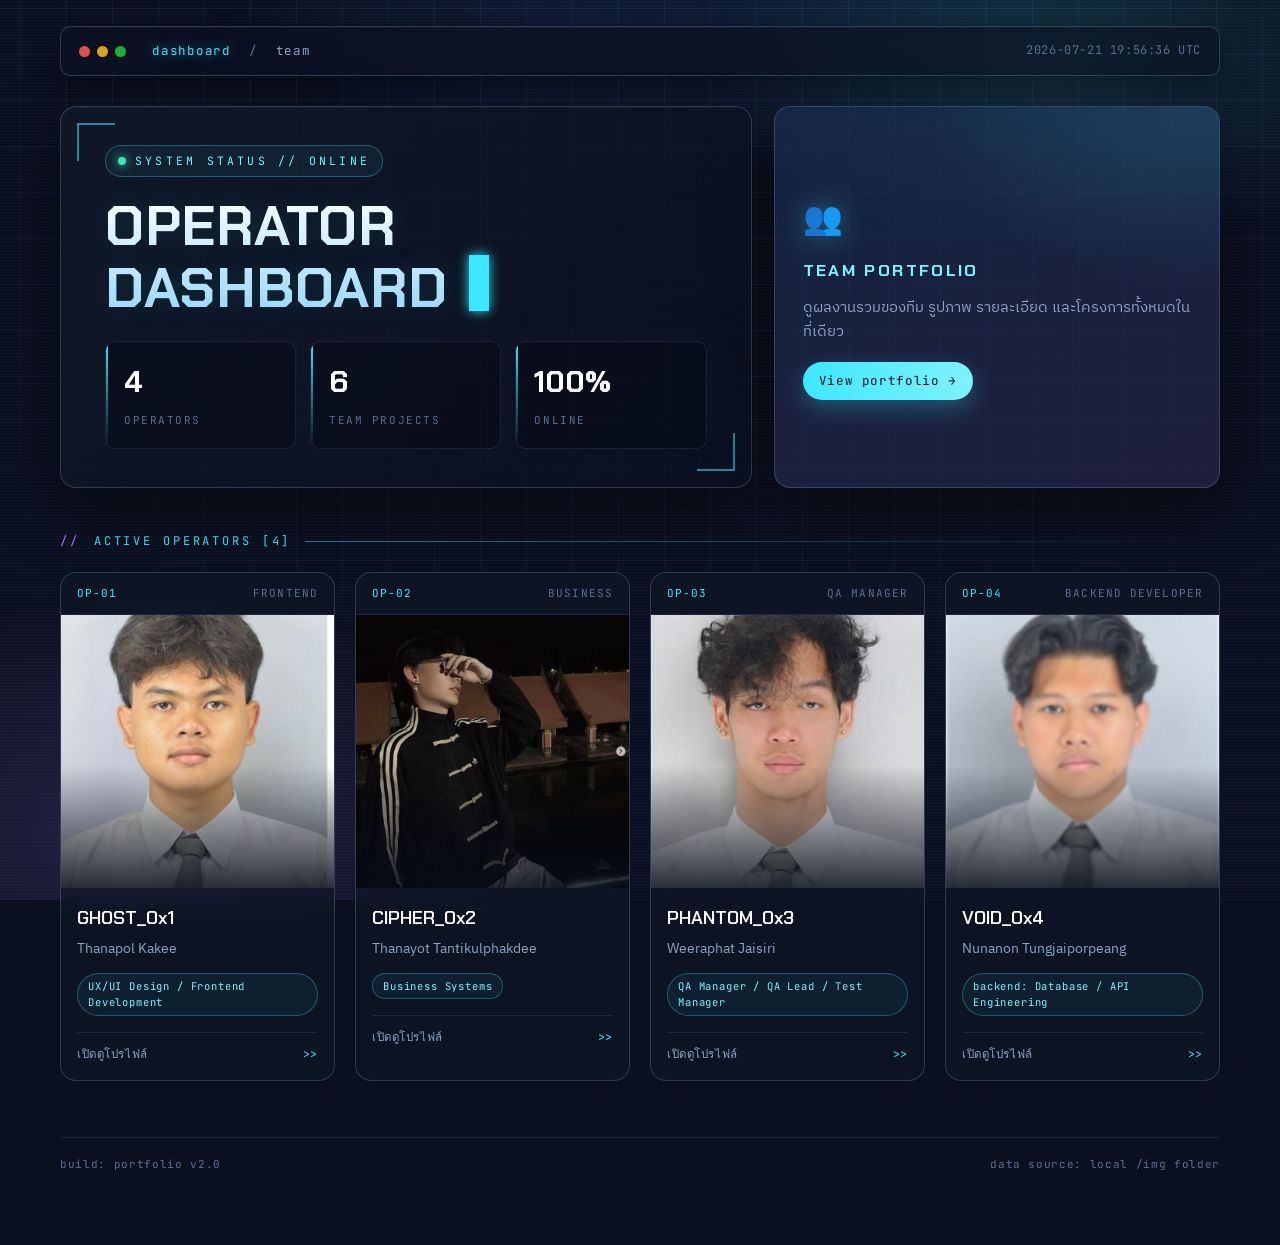
==== docs/index.html @ 01cbeea3 "Initial commit: cyber security team portfolio site PHP source (index/team/profile/project) plus a pr" ====
<!DOCTYPE html>
<html lang="th">
<head>
<meta charset="UTF-8">
<meta name="viewport" content="width=device-width, initial-scale=1.0">
<title>OPERATOR_DASHBOARD // Team Console</title>
<link rel="stylesheet" href="style.css?v=3">
</head>
<body>
<div class="shell">

    <div class="termbar">
        <div class="dots">
            <span class="dot d1"></span>
            <span class="dot d2"></span>
            <span class="dot d3"></span>
        </div>
        <nav class="term-nav" aria-label="Site">
            <a href="index.html" class="is-active">dashboard</a>
            <span class="sep">/</span>
            <a href="team.html">team</a>
        </nav>
        <div class="clock">2026-07-21 19:56:36 UTC</div>
    </div>

    <!-- hero row: dashboard hero (left)  +  team portfolio menu (right) -->
    <div class="hero-wrapper">

        <div class="hero">
            <div class="eyebrow">
                <span class="status-dot"></span>
                SYSTEM STATUS // ONLINE
            </div>

            <h1>
                OPERATOR DASHBOARD
                <span class="cursor"></span>
            </h1>

            <p>
                
            </p>

            <div class="hero-stats">
                <div class="hero-box">
                    <h2>4</h2>
                    <span>Operators</span>
                </div>
                <div class="hero-box">
                    <h2>6</h2>
                    <span>Team Projects</span>
                </div>
                <div class="hero-box">
                    <h2>100%</h2>
                    <span>Online</span>
                </div>
            </div>
        </div>

        <a href="team.html" class="team-dashboard">
            <div class="team-icon">👥</div>
            <div class="team-title">TEAM PORTFOLIO</div>
            <div class="team-desc">
                ดูผลงานรวมของทีม รูปภาพ รายละเอียด
                และโครงการทั้งหมดในที่เดียว
            </div>
            <span class="team-button">View portfolio →</span>
        </a>

    </div>

    <div class="section-label">active operators [4]</div>

    <div class="grid">
                <a class="card" href="profile-1.html">
            <div class="card-top">
                <span class="idx">OP-01</span>
                <span>frontend</span>
            </div>
            <div class="avatar-wrap">
                <img src="img/copter1.jpg"
                     alt="GHOST_0x1"
                     loading="lazy"
                     onerror="this.onerror=null; this.style.display='none'; this.insertAdjacentHTML('afterend','<div class=&quot;avatar-fallback&quot;><svg viewBox=&quot;0 0 24 24&quot; fill=&quot;none&quot; stroke=&quot;currentColor&quot; stroke-width=&quot;1.6&quot; stroke-linecap=&quot;round&quot; stroke-linejoin=&quot;round&quot;><path d=&quot;M3 3l18 18&quot;/><path d=&quot;M10.5 5h3l1 2H19a2 2 0 0 1 2 2v8.5&quot;/><path d=&quot;M5 7a2 2 0 0 0-2 2v8a2 2 0 0 0 2 2h11&quot;/><circle cx=&quot;12&quot; cy=&quot;13&quot; r=&quot;3.2&quot;/></svg><span>NO_IMAGE_DATA</span></div>');">
            </div>
            <div class="card-body">
                <p class="codename">GHOST_0x1</p>
                <p class="role">Thanapol Kakee</p>
                <span class="specialty">UX/UI Design / Frontend Development</span>
                <div class="enter">เปิดดูโปรไฟล์ <span class="arrow">&gt;&gt;</span></div>
            </div>
        </a>
                <a class="card" href="profile-2.html">
            <div class="card-top">
                <span class="idx">OP-02</span>
                <span>business</span>
            </div>
            <div class="avatar-wrap">
                <img src="img/Screenshot 2026-07-22 001010.png"
                     alt="CIPHER_0x2"
                     loading="lazy"
                     onerror="this.onerror=null; this.style.display='none'; this.insertAdjacentHTML('afterend','<div class=&quot;avatar-fallback&quot;><svg viewBox=&quot;0 0 24 24&quot; fill=&quot;none&quot; stroke=&quot;currentColor&quot; stroke-width=&quot;1.6&quot; stroke-linecap=&quot;round&quot; stroke-linejoin=&quot;round&quot;><path d=&quot;M3 3l18 18&quot;/><path d=&quot;M10.5 5h3l1 2H19a2 2 0 0 1 2 2v8.5&quot;/><path d=&quot;M5 7a2 2 0 0 0-2 2v8a2 2 0 0 0 2 2h11&quot;/><circle cx=&quot;12&quot; cy=&quot;13&quot; r=&quot;3.2&quot;/></svg><span>NO_IMAGE_DATA</span></div>');">
            </div>
            <div class="card-body">
                <p class="codename">CIPHER_0x2</p>
                <p class="role">Thanayot Tantikulphakdee</p>
                <span class="specialty"> Business Systems</span>
                <div class="enter">เปิดดูโปรไฟล์ <span class="arrow">&gt;&gt;</span></div>
            </div>
        </a>
                <a class="card" href="profile-3.html">
            <div class="card-top">
                <span class="idx">OP-03</span>
                <span>Qa Manager</span>
            </div>
            <div class="avatar-wrap">
                <img src="img/753983784_1573137734327241_4938924203356621746_n.jpg"
                     alt="PHANTOM_0x3"
                     loading="lazy"
                     onerror="this.onerror=null; this.style.display='none'; this.insertAdjacentHTML('afterend','<div class=&quot;avatar-fallback&quot;><svg viewBox=&quot;0 0 24 24&quot; fill=&quot;none&quot; stroke=&quot;currentColor&quot; stroke-width=&quot;1.6&quot; stroke-linecap=&quot;round&quot; stroke-linejoin=&quot;round&quot;><path d=&quot;M3 3l18 18&quot;/><path d=&quot;M10.5 5h3l1 2H19a2 2 0 0 1 2 2v8.5&quot;/><path d=&quot;M5 7a2 2 0 0 0-2 2v8a2 2 0 0 0 2 2h11&quot;/><circle cx=&quot;12&quot; cy=&quot;13&quot; r=&quot;3.2&quot;/></svg><span>NO_IMAGE_DATA</span></div>');">
            </div>
            <div class="card-body">
                <p class="codename">PHANTOM_0x3</p>
                <p class="role">Weeraphat Jaisiri</p>
                <span class="specialty">QA Manager / QA Lead / Test Manager</span>
                <div class="enter">เปิดดูโปรไฟล์ <span class="arrow">&gt;&gt;</span></div>
            </div>
        </a>
                <a class="card" href="profile-4.html">
            <div class="card-top">
                <span class="idx">OP-04</span>
                <span>Backend Developer </span>
            </div>
            <div class="avatar-wrap">
                <img src="img/Screenshot 2026-07-22 004720.png"
                     alt="VOID_0x4"
                     loading="lazy"
                     onerror="this.onerror=null; this.style.display='none'; this.insertAdjacentHTML('afterend','<div class=&quot;avatar-fallback&quot;><svg viewBox=&quot;0 0 24 24&quot; fill=&quot;none&quot; stroke=&quot;currentColor&quot; stroke-width=&quot;1.6&quot; stroke-linecap=&quot;round&quot; stroke-linejoin=&quot;round&quot;><path d=&quot;M3 3l18 18&quot;/><path d=&quot;M10.5 5h3l1 2H19a2 2 0 0 1 2 2v8.5&quot;/><path d=&quot;M5 7a2 2 0 0 0-2 2v8a2 2 0 0 0 2 2h11&quot;/><circle cx=&quot;12&quot; cy=&quot;13&quot; r=&quot;3.2&quot;/></svg><span>NO_IMAGE_DATA</span></div>');">
            </div>
            <div class="card-body">
                <p class="codename">VOID_0x4</p>
                <p class="role">Nunanon Tungjaiporpeang</p>
                <span class="specialty">backend: Database / API Engineering</span>
                <div class="enter">เปิดดูโปรไฟล์ <span class="arrow">&gt;&gt;</span></div>
            </div>
        </a>
            </div>

    <div class="footnote">
        <span>build: portfolio v2.0</span>
        <span>data source: local /img folder</span>
    </div>

</div>
</body>
</html>
---- docs/style.css ----
@import url('https://fonts.googleapis.com/css2?family=Chakra+Petch:wght@400;500;600;700&family=IBM+Plex+Sans+Thai:wght@400;500;600&family=JetBrains+Mono:wght@400;500;700&display=swap');

/* =====================================================================
   OPERATOR CONSOLE // cyberpunk redesign
   Base #0B1020 · Panel #101827 · Cyan #3DE7FF · Blue #3B82F6 · Purple #B57BFF
   ===================================================================== */

:root{
  --bg:#0B1020;
  --bg-2:#101827;
  --ink:#070B16;

  --cyan:#3DE7FF;
  --cyan-2:#7FF2FF;
  --blue:#3B82F6;
  --purple:#B57BFF;
  --magenta:#F45BD6;

  --text:#E5EEFF;
  --muted:#8EA2C4;
  --faint:#5C6E90;

  --line:rgba(125,160,220,.14);
  --line-2:rgba(125,160,220,.28);
  --glass:rgba(16,24,39,.55);
  --glass-2:rgba(12,18,32,.66);

  --ok:#3BE8B0;
  --warn:#F5C34B;
  --proto:#B57BFF;

  --neon-cyan:0 0 0 1px rgba(61,231,255,.35), 0 0 18px rgba(61,231,255,.22);
  --neon-cyan-strong:0 0 0 1px rgba(61,231,255,.7), 0 0 26px rgba(61,231,255,.4);

  --radius:16px;
  --radius-sm:10px;
  --shell-w:1240px;
  --font-display:'Chakra Petch',sans-serif;
  --font-body:'IBM Plex Sans Thai','Chakra Petch',sans-serif;
  --font-mono:'JetBrains Mono',monospace;
}

*{box-sizing:border-box}
html{scroll-behavior:smooth}

body{
  margin:0;
  min-height:100vh;
  font-family:var(--font-body);
  color:var(--text);
  background:var(--bg);
  line-height:1.6;
  overflow-x:hidden;
  -webkit-font-smoothing:antialiased;
}

/* ---- ambient background: grid + drifting glow + scanlines ---- */
body::before{               /* moving grid */
  content:"";
  position:fixed; inset:-40% -20% -20% -20%;
  z-index:-3;
  background-image:
    linear-gradient(rgba(90,140,220,.10) 1px,transparent 1px),
    linear-gradient(90deg,rgba(90,140,220,.10) 1px,transparent 1px);
  background-size:46px 46px;
  -webkit-mask-image:radial-gradient(ellipse 70% 60% at 50% 30%,#000 40%,transparent 85%);
          mask-image:radial-gradient(ellipse 70% 60% at 50% 30%,#000 40%,transparent 85%);
  transform:translateZ(0);
  animation:gridDrift 26s linear infinite;
}
body::after{                /* radial neon glows */
  content:"";
  position:fixed; inset:0;
  z-index:-2;
  background:
    radial-gradient(45% 40% at 82% 6%,rgba(61,231,255,.16),transparent 60%),
    radial-gradient(50% 45% at 12% 92%,rgba(181,123,255,.16),transparent 60%),
    radial-gradient(60% 55% at 50% -10%,rgba(59,130,246,.14),transparent 60%);
  animation:glowDrift 18s ease-in-out infinite alternate;
  pointer-events:none;
}
/* faint scanline sheet + moving cursor spotlight */
.shell::before{
  content:"";
  position:fixed; inset:0;
  z-index:-1;
  pointer-events:none;
  background:
    radial-gradient(600px 600px at var(--px,-50%) var(--py,-50%),rgba(61,231,255,.06),transparent 70%),
    repeating-linear-gradient(0deg,rgba(120,160,220,.04) 0 1px,transparent 1px 3px);
}

@keyframes gridDrift{to{background-position:0 46px,46px 0}}
@keyframes glowDrift{
  0%{transform:translate3d(0,0,0)}
  100%{transform:translate3d(-24px,20px,0)}
}

/* =====================  SHELL  ===================== */
.shell{
  position:relative;
  max-width:var(--shell-w);
  margin:0 auto;
  padding:26px clamp(16px,4vw,40px) 72px;
}

/* =====================  TERMINAL BAR  ===================== */
.termbar{
  position:sticky; top:14px; z-index:40;
  display:flex; align-items:center; gap:18px;
  padding:11px 18px;
  margin-bottom:30px;
  background:var(--glass-2);
  border:1px solid var(--line-2);
  border-radius:var(--radius-sm);
  backdrop-filter:blur(16px);
  -webkit-backdrop-filter:blur(16px);
  box-shadow:0 8px 30px rgba(0,0,0,.45), inset 0 1px 0 rgba(255,255,255,.04);
}
.termbar .dots{display:flex; gap:7px}
.termbar .dot{width:11px; height:11px; border-radius:50%; opacity:.85}
.dot.d1{background:#ff5f57} .dot.d2{background:#febc2e} .dot.d3{background:#28c840}

.term-nav{display:flex; align-items:center; gap:10px; font-family:var(--font-mono); font-size:12.5px; letter-spacing:.06em}
.term-nav a{color:var(--muted); text-decoration:none; padding:3px 8px; border-radius:6px; transition:color .2s, background .2s, box-shadow .2s}
.term-nav a:hover{color:var(--cyan-2); background:rgba(61,231,255,.08)}
.term-nav a.is-active{color:var(--cyan); text-shadow:0 0 12px rgba(61,231,255,.5)}
.term-nav .sep{color:var(--faint)}
.term-nav .current{color:var(--cyan-2); font-weight:600}
.clock{margin-left:auto; font-family:var(--font-mono); font-size:12px; color:var(--faint); letter-spacing:.05em; white-space:nowrap}

/* =====================  BACK LINK  ===================== */
.back-link{
  display:inline-flex; align-items:center; gap:8px;
  font-family:var(--font-mono); font-size:12.5px; letter-spacing:.06em;
  color:var(--muted); text-decoration:none;
  padding:8px 14px; margin-bottom:26px;
  border:1px solid var(--line-2); border-radius:999px;
  background:rgba(61,231,255,.05);
  transition:.22s;
}
.back-link:hover{color:var(--cyan-2); border-color:rgba(61,231,255,.5); box-shadow:var(--neon-cyan); transform:translateX(-2px)}

/* =====================  HERO  ===================== */
.hero-wrapper{display:grid; grid-template-columns:1.55fr 1fr; gap:22px; margin-bottom:14px}

.hero{
  position:relative; overflow:hidden;
  padding:38px clamp(22px,4vw,44px);
  border:1px solid var(--line-2);
  border-radius:var(--radius);
  background:
    linear-gradient(135deg,rgba(16,24,39,.9),rgba(11,16,32,.72));
  box-shadow:0 22px 60px rgba(0,0,0,.5), inset 0 1px 0 rgba(255,255,255,.05);
}
/* corner brackets */
.hero::before,.hero::after{
  content:""; position:absolute; width:36px; height:36px; pointer-events:none;
  border:2px solid rgba(61,231,255,.55);
}
.hero::before{top:16px; left:16px; border-right:0; border-bottom:0}
.hero::after{bottom:16px; right:16px; border-left:0; border-top:0}
/* scan sweep */
.hero > *{position:relative; z-index:1}
.hero{--scanpos:-30%}

.eyebrow{
  display:inline-flex; align-items:center; gap:9px;
  font-family:var(--font-mono); font-size:11.5px; letter-spacing:.28em; text-transform:uppercase;
  color:var(--cyan-2);
  padding:6px 12px; border:1px solid rgba(61,231,255,.3); border-radius:999px;
  background:rgba(61,231,255,.06);
}
.status-dot{width:8px; height:8px; border-radius:50%; background:var(--ok); box-shadow:0 0 10px var(--ok); animation:pulse 1.8s ease-in-out infinite}
@keyframes pulse{0%,100%{opacity:1; transform:scale(1)}50%{opacity:.35; transform:scale(.7)}}

.hero h1{
  font-family:var(--font-display); font-weight:700;
  font-size:clamp(2.1rem,4.6vw,3.5rem); line-height:1.02; letter-spacing:.01em;
  margin:20px 0 14px;
  background:linear-gradient(180deg,#fff,#9fd8ff);
  -webkit-background-clip:text; background-clip:text; color:transparent;
  text-shadow:0 0 30px rgba(61,231,255,.15);
}
.cursor{display:inline-block; width:.55ch; height:1em; margin-left:.15ch; vertical-align:-.08em; background:var(--cyan); box-shadow:0 0 12px var(--cyan); animation:blink 1.05s steps(1) infinite}
@keyframes blink{50%{opacity:0}}

.hero p{max-width:60ch; color:var(--muted); font-size:1.02rem; margin:0}

.hero-stats{display:flex; flex-wrap:wrap; gap:14px; margin-top:26px}
.hero-box{
  flex:1 1 120px; min-width:110px;
  padding:16px 18px; border:1px solid var(--line); border-radius:var(--radius-sm);
  background:rgba(7,11,22,.5); position:relative; overflow:hidden;
}
.hero-box::after{content:""; position:absolute; left:0; top:0; bottom:0; width:2px; background:linear-gradient(180deg,var(--cyan),transparent)}
.hero-box h2{font-family:var(--font-display); font-weight:700; font-size:1.9rem; margin:0; color:#fff}
.hero-box span{font-family:var(--font-mono); font-size:11px; letter-spacing:.14em; text-transform:uppercase; color:var(--faint)}

/* team-portfolio menu card (index right column) */
.team-dashboard{
  position:relative; overflow:hidden;
  display:flex; flex-direction:column; justify-content:center; gap:12px;
  padding:30px 28px; text-decoration:none; color:var(--text);
  border:1px solid var(--line-2); border-radius:var(--radius);
  background:linear-gradient(160deg,rgba(59,130,246,.14),rgba(181,123,255,.1)),var(--glass);
  box-shadow:0 22px 60px rgba(0,0,0,.5);
  transition:transform .3s, border-color .3s, box-shadow .3s;
}
.team-dashboard::before{content:""; position:absolute; inset:0; background:radial-gradient(120% 90% at 100% 0,rgba(61,231,255,.18),transparent 55%); opacity:.7}
.team-dashboard:hover{transform:translateY(-4px); border-color:rgba(61,231,255,.5); box-shadow:0 26px 70px rgba(0,60,120,.4),var(--neon-cyan)}
.team-icon{font-size:2rem; filter:drop-shadow(0 0 14px rgba(61,231,255,.4)); position:relative}
.team-title{font-family:var(--font-display); font-weight:700; letter-spacing:.14em; font-size:1.05rem; color:var(--cyan-2); position:relative}
.team-desc{color:var(--muted); font-size:.94rem; position:relative}
.team-button{
  align-self:flex-start; margin-top:6px; position:relative;
  font-family:var(--font-mono); font-size:12.5px; letter-spacing:.05em;
  padding:9px 16px; border-radius:999px;
  color:#04121f; background:linear-gradient(90deg,var(--cyan),var(--cyan-2));
  box-shadow:0 8px 22px rgba(61,231,255,.28);
}

/* =====================  SECTION LABEL  ===================== */
.section-label{
  display:flex; align-items:center; gap:14px;
  font-family:var(--font-mono); font-size:12px; letter-spacing:.24em; text-transform:uppercase;
  color:var(--cyan); margin:44px 0 20px;
}
.section-label::before{content:"//"; color:var(--purple)}
.section-label::after{content:""; flex:1; height:1px; background:linear-gradient(90deg,rgba(61,231,255,.5),transparent)}

/* =====================  OPERATOR GRID (index)  ===================== */
.grid{display:grid; grid-template-columns:repeat(auto-fill,minmax(230px,1fr)); gap:20px}

.card{
  position:relative; overflow:hidden; text-decoration:none; color:var(--text);
  display:flex; flex-direction:column;
  border:1px solid var(--line-2); border-radius:var(--radius);
  background:var(--glass); backdrop-filter:blur(10px); -webkit-backdrop-filter:blur(10px);
  transition:transform .32s cubic-bezier(.2,.7,.3,1), border-color .32s, box-shadow .32s;
}
.card::after{content:""; position:absolute; inset:0; border-radius:inherit; box-shadow:inset 0 0 0 1px transparent; transition:box-shadow .32s; pointer-events:none}
.card:hover{transform:translateY(-8px); border-color:rgba(61,231,255,.5); box-shadow:0 24px 60px rgba(0,60,120,.35)}
.card:hover::after{box-shadow:inset 0 0 22px rgba(61,231,255,.18)}

.card-top{
  display:flex; justify-content:space-between; align-items:center;
  padding:12px 16px; font-family:var(--font-mono); font-size:11px; letter-spacing:.1em;
  color:var(--faint); text-transform:uppercase; border-bottom:1px solid var(--line);
}
.card-top .idx{color:var(--cyan)}

.avatar-wrap{position:relative; aspect-ratio:1/1; overflow:hidden; background:var(--ink)}
.avatar-wrap img{width:100%; height:100%; object-fit:cover; display:block; transition:transform .5s ease}
.card:hover .avatar-wrap img{transform:scale(1.07)}
.avatar-wrap::after{content:""; position:absolute; inset:0; background:linear-gradient(180deg,transparent 55%,rgba(7,11,22,.85)); pointer-events:none}

.card-body{padding:16px; display:flex; flex-direction:column; gap:4px}
.codename{font-family:var(--font-display); font-weight:600; font-size:1.15rem; margin:0; color:#fff}
.role{margin:0; font-size:.9rem; color:var(--muted)}
.specialty{
  align-self:flex-start; margin-top:8px;
  font-family:var(--font-mono); font-size:10.5px; letter-spacing:.08em;
  padding:4px 10px; border-radius:999px; color:var(--cyan-2);
  border:1px solid rgba(61,231,255,.3); background:rgba(61,231,255,.06);
}
.enter{
  margin-top:12px; display:flex; align-items:center; justify-content:space-between;
  font-family:var(--font-mono); font-size:11.5px; letter-spacing:.05em; color:var(--muted);
  padding-top:12px; border-top:1px solid var(--line);
}
.enter .arrow{color:var(--cyan); transition:transform .25s}
.card:hover .enter .arrow{transform:translateX(4px)}

/* image fallback (shared) */
.img-bg{display:none}
.avatar-fallback{
  position:absolute; inset:0; display:flex; flex-direction:column; align-items:center; justify-content:center; gap:8px;
  color:var(--faint); background:repeating-linear-gradient(45deg,rgba(90,120,180,.05) 0 8px,transparent 8px 16px),var(--ink);
}
.avatar-fallback svg{width:34px; height:34px; opacity:.6}
.avatar-fallback span{font-family:var(--font-mono); font-size:10px; letter-spacing:.14em}

/* =====================  PROFILE HEADER  ===================== */
.profile-header{
  position:relative; overflow:hidden;
  display:grid; grid-template-columns:auto 1fr; gap:28px; align-items:center;
  padding:30px clamp(20px,3vw,36px);
  border:1px solid var(--line-2); border-radius:var(--radius);
  background:linear-gradient(135deg,rgba(16,24,39,.92),rgba(11,16,32,.7));
  box-shadow:0 22px 60px rgba(0,0,0,.5);
}
.profile-header::before{content:""; position:absolute; inset:0; background:radial-gradient(50% 90% at 100% 0,rgba(181,123,255,.16),transparent 55%); pointer-events:none}
.profile-avatar{position:relative; width:150px; height:150px; border-radius:14px; overflow:hidden; border:1px solid rgba(61,231,255,.4); box-shadow:var(--neon-cyan); flex-shrink:0}
.profile-avatar img{width:100%; height:100%; object-fit:cover; display:block}
.profile-meta{position:relative; z-index:1; min-width:0}
.profile-meta .tag{font-family:var(--font-mono); font-size:11px; letter-spacing:.18em; color:var(--cyan); text-transform:uppercase}
.profile-meta h1{font-family:var(--font-display); font-weight:700; font-size:clamp(1.8rem,4vw,2.7rem); margin:8px 0 4px; color:#fff}
.role-line{color:var(--cyan-2); font-family:var(--font-mono); font-size:.9rem; letter-spacing:.04em}
.bio{color:var(--muted); margin:14px 0 16px; max-width:62ch}
.stat-row{display:flex; flex-wrap:wrap; gap:10px}
.stat-chip{
  font-family:var(--font-mono); font-size:11px; letter-spacing:.05em; color:var(--muted);
  padding:6px 12px; border-radius:999px; border:1px solid var(--line-2); background:rgba(61,231,255,.05);
}

/* =====================  CASE-FILE GALLERY  ===================== */
.gallery{display:grid; grid-template-columns:repeat(auto-fill,minmax(250px,1fr)); gap:20px}
.case-card{
  position:relative; overflow:hidden; display:flex; flex-direction:column;
  border:1px solid var(--line-2); border-radius:var(--radius); background:var(--glass);
  transition:transform .3s, border-color .3s, box-shadow .3s;
}
.case-card:hover{transform:translateY(-6px); border-color:rgba(61,231,255,.45); box-shadow:0 22px 55px rgba(0,60,120,.32)}
.case-img{position:relative; aspect-ratio:16/10; overflow:hidden; background:var(--ink)}
.case-img img{width:100%; height:100%; object-fit:cover; display:block; transition:transform .5s}
.case-card:hover .case-img img{transform:scale(1.06)}
.case-body{padding:16px; display:flex; flex-direction:column; gap:6px}
.case-num{font-family:var(--font-mono); font-size:10.5px; letter-spacing:.12em; color:var(--cyan)}
.case-body h3{font-family:var(--font-display); font-weight:600; font-size:1.08rem; margin:0; color:#fff}
.case-body p{margin:0; color:var(--muted); font-size:.92rem}

/* =====================  PROJECTS GRID (team)  ===================== */
.projects-grid{display:grid; grid-template-columns:repeat(auto-fill,minmax(300px,1fr)); gap:22px}

.tcard{
  position:relative; overflow:hidden; text-decoration:none; color:var(--text);
  display:flex; flex-direction:column;
  border:1px solid var(--line-2); border-radius:var(--radius);
  background:var(--glass); backdrop-filter:blur(10px); -webkit-backdrop-filter:blur(10px);
  transition:transform .32s cubic-bezier(.2,.7,.3,1), border-color .32s, box-shadow .32s;
}
/* cursor-following spotlight (uses --mx/--my set by JS) */
.tcard-spot{position:absolute; inset:0; border-radius:inherit; opacity:0; transition:opacity .3s; pointer-events:none;
  background:radial-gradient(240px 240px at var(--mx,50%) var(--my,50%),rgba(61,231,255,.16),transparent 60%)}
.tcard:hover .tcard-spot{opacity:1}
.tcard:hover,.tcard:focus-visible{transform:translateY(-8px); border-color:rgba(61,231,255,.55); box-shadow:0 26px 66px rgba(0,60,120,.4),var(--neon-cyan); outline:none}

.tcard-media{position:relative; aspect-ratio:16/9; overflow:hidden; background:var(--ink)}
.tcard-media img{width:100%; height:100%; object-fit:cover; display:block; transition:transform .5s}
.tcard:hover .tcard-media img{transform:scale(1.06)}
.tcard-media::after{content:""; position:absolute; inset:0; background:linear-gradient(180deg,transparent 50%,rgba(7,11,22,.8)); pointer-events:none}

/* status badge (shared shape) */
.tcard-status,.pd-status{
  display:inline-flex; align-items:center; gap:7px;
  font-family:var(--font-mono); font-size:10.5px; letter-spacing:.08em; text-transform:uppercase;
  padding:5px 11px; border-radius:999px; border:1px solid var(--line-2);
  background:rgba(7,11,22,.75); color:var(--muted); backdrop-filter:blur(6px);
}
.tcard-status{position:absolute; top:12px; left:12px; z-index:2}
.tcard-dot{width:7px; height:7px; border-radius:50%; background:currentColor; box-shadow:0 0 8px currentColor}
.tcard-status--done,.pd-status--done{color:var(--ok); border-color:rgba(59,232,176,.4)}
.tcard-status--prog,.pd-status--prog{color:var(--warn); border-color:rgba(245,195,75,.4)}
.tcard-status--proto,.pd-status--proto{color:var(--proto); border-color:rgba(181,123,255,.4)}

.tcard-body{padding:18px; display:flex; flex-direction:column; gap:8px; flex:1}
.tcard-kicker{font-family:var(--font-mono); font-size:10.5px; letter-spacing:.12em; color:var(--cyan); text-transform:uppercase}
.tcard-title{font-family:var(--font-display); font-weight:600; font-size:1.2rem; margin:0; color:#fff}
.tcard-desc{margin:0; color:var(--muted); font-size:.94rem; flex:1}
.tcard-tags{display:flex; flex-wrap:wrap; gap:7px; margin-top:4px}
.tcard-tag{font-family:var(--font-mono); font-size:10px; letter-spacing:.05em; color:var(--cyan-2); padding:4px 9px; border-radius:6px; border:1px solid rgba(61,231,255,.25); background:rgba(61,231,255,.06)}
.tcard-cta{
  margin-top:8px; padding-top:12px; border-top:1px solid var(--line);
  display:flex; align-items:center; justify-content:space-between;
  font-family:var(--font-mono); font-size:12px; letter-spacing:.04em; color:var(--cyan-2);
}
.tcard-cta .arrow{display:inline-flex; color:var(--cyan); transition:transform .25s}
.tcard-cta .arrow svg{width:18px; height:18px}
.tcard:hover .tcard-cta .arrow{transform:translateX(5px)}

/* =====================  PROJECT DETAIL  ===================== */
.pd-hero{display:grid; grid-template-columns:1.1fr 1fr; gap:24px; margin-bottom:8px}
.pd-banner{position:relative; aspect-ratio:16/10; overflow:hidden; border-radius:var(--radius); border:1px solid var(--line-2); background:var(--ink); box-shadow:0 20px 55px rgba(0,0,0,.5)}
.pd-banner img{width:100%; height:100%; object-fit:cover; display:block}
.pd-head{display:flex; flex-direction:column; justify-content:center}
.pd-kicker{display:flex; flex-wrap:wrap; align-items:center; gap:12px; font-family:var(--font-mono); font-size:11.5px; letter-spacing:.14em; color:var(--cyan); text-transform:uppercase}
.pd-status{position:static}
.pd-title{font-family:var(--font-display); font-weight:700; font-size:clamp(1.8rem,4vw,2.8rem); margin:16px 0 12px; color:#fff}
.pd-summary{color:var(--muted); font-size:1.02rem; margin:0; max-width:60ch}

.pd-grid{display:grid; grid-template-columns:repeat(auto-fit,minmax(280px,1fr)); gap:20px; margin-top:6px}
.pd-block{
  padding:22px; border:1px solid var(--line-2); border-radius:var(--radius);
  background:var(--glass); backdrop-filter:blur(10px); -webkit-backdrop-filter:blur(10px);
}
.pd-block-head{display:flex; align-items:center; gap:11px; font-family:var(--font-display); font-weight:600; font-size:1.05rem; color:#fff; margin-bottom:14px}
.pd-block-head .ic{display:inline-flex; width:34px; height:34px; align-items:center; justify-content:center; border-radius:9px; color:var(--cyan); border:1px solid rgba(61,231,255,.3); background:rgba(61,231,255,.08)}
.pd-block-head .ic svg{width:18px; height:18px}
.pd-block ul{margin:0; padding-left:0; list-style:none; display:flex; flex-direction:column; gap:9px}
.pd-block li{position:relative; padding-left:20px; color:var(--muted); font-size:.95rem}
.pd-block li::before{content:"▸"; position:absolute; left:0; color:var(--cyan)}
.pd-chips{display:flex; flex-wrap:wrap; gap:8px}
.pd-chips span{font-family:var(--font-mono); font-size:11px; color:var(--cyan-2); padding:6px 12px; border-radius:8px; border:1px solid rgba(61,231,255,.25); background:rgba(61,231,255,.06)}

/* =====================  FOOTNOTE  ===================== */
.footnote{
  display:flex; flex-wrap:wrap; justify-content:space-between; gap:10px;
  margin-top:56px; padding-top:18px; border-top:1px solid var(--line);
  font-family:var(--font-mono); font-size:11px; letter-spacing:.06em; color:var(--faint);
}

/* =====================  FLOATING DOSSIER PANEL (signature)  ===================== */
.hud-panel{
  position:fixed; z-index:60; width:320px; max-width:calc(100vw - 24px);
  padding:18px 18px 16px;
  border:1px solid rgba(61,231,255,.45); border-radius:14px;
  background:linear-gradient(160deg,rgba(12,18,32,.96),rgba(9,13,24,.96));
  backdrop-filter:blur(16px); -webkit-backdrop-filter:blur(16px);
  box-shadow:0 26px 70px rgba(0,0,0,.6),var(--neon-cyan);
  opacity:0; transform:translateY(10px) scale(.98);
  transition:opacity .22s ease, transform .28s cubic-bezier(.2,.7,.3,1);
  pointer-events:none;
}
.hud-panel.is-visible{opacity:1; transform:translateY(0) scale(1)}
.hud-panel::before,.hud-panel::after{content:""; position:absolute; width:16px; height:16px; border:2px solid rgba(61,231,255,.7); pointer-events:none}
.hud-panel::before{top:8px; left:8px; border-right:0; border-bottom:0}
.hud-panel::after{bottom:8px; right:8px; border-left:0; border-top:0}
/* scan line inside panel */
.hud-scan{position:absolute; left:0; right:0; top:0; height:2px; background:linear-gradient(90deg,transparent,rgba(61,231,255,.7),transparent); animation:hudScan 2.6s linear infinite; opacity:.7}
@keyframes hudScan{0%{top:0} 100%{top:100%}}

.hud-eyebrow{font-family:var(--font-mono); font-size:10px; letter-spacing:.2em; text-transform:uppercase; color:var(--cyan)}
.hud-name{font-family:var(--font-display); font-weight:700; font-size:1.15rem; color:#fff; margin:4px 0 10px; line-height:1.2}
.hud-rows{display:grid; grid-template-columns:auto 1fr; gap:6px 12px; margin:0 0 12px}
.hud-rows dt{font-family:var(--font-mono); font-size:10.5px; letter-spacing:.06em; text-transform:uppercase; color:var(--faint)}
.hud-rows dd{margin:0; font-size:12.5px; color:var(--text); text-align:right}
.hud-sep{height:1px; background:linear-gradient(90deg,rgba(61,231,255,.4),transparent); margin:10px 0}
.hud-label{font-family:var(--font-mono); font-size:10px; letter-spacing:.14em; text-transform:uppercase; color:var(--cyan); margin-bottom:7px}
.hud-summary{font-size:12.5px; color:var(--muted); margin:0 0 12px; line-height:1.55}
.hud-chips{display:flex; flex-wrap:wrap; gap:6px; margin-bottom:12px}
.hud-chips span{font-family:var(--font-mono); font-size:9.5px; letter-spacing:.04em; color:var(--cyan-2); padding:3px 8px; border-radius:6px; border:1px solid rgba(61,231,255,.25); background:rgba(61,231,255,.07)}
.hud-feats{margin:0 0 14px; padding-left:0; list-style:none; display:flex; flex-direction:column; gap:5px}
.hud-feats li{position:relative; padding-left:16px; font-size:12px; color:var(--muted)}
.hud-feats li::before{content:"▸"; position:absolute; left:0; color:var(--cyan)}
.hud-actions{display:flex; gap:8px}
.hud-btn{
  flex:1; display:inline-flex; align-items:center; justify-content:center; gap:6px;
  font-family:var(--font-mono); font-size:11px; letter-spacing:.04em; text-decoration:none;
  padding:8px 10px; border-radius:8px; transition:.2s;
}
.hud-btn svg{width:14px; height:14px}
.hud-btn--primary{color:#04121f; background:linear-gradient(90deg,var(--cyan),var(--cyan-2)); box-shadow:0 6px 18px rgba(61,231,255,.28)}
.hud-btn--primary:hover{filter:brightness(1.08)}
.hud-btn--ghost{color:var(--cyan-2); border:1px solid rgba(61,231,255,.35); background:rgba(61,231,255,.05)}
.hud-btn--ghost:hover{border-color:rgba(61,231,255,.7); box-shadow:var(--neon-cyan)}

/* =====================  RESPONSIVE  ===================== */
@media (max-width:940px){
  .hero-wrapper{grid-template-columns:1fr}
  .pd-hero{grid-template-columns:1fr}
}
@media (max-width:680px){
  .termbar{gap:12px; padding:10px 14px}
  .clock{display:none}
  .profile-header{grid-template-columns:1fr; text-align:center; justify-items:center}
  .profile-avatar{width:120px; height:120px}
  .bio{margin-left:auto; margin-right:auto}
  .stat-row{justify-content:center}
  .hud-panel{display:none !important}   /* dossier is a hover feature; grid stays fully usable on touch */
}

/* =====================  REDUCED MOTION  ===================== */
@media (prefers-reduced-motion:reduce){
  *,*::before,*::after{animation-duration:.001ms !important; animation-iteration-count:1 !important; transition-duration:.001ms !important; scroll-behavior:auto !important}
  .hud-panel{transition:opacity .12s linear}
}

/* keyboard focus visibility everywhere */
a:focus-visible,button:focus-visible{outline:2px solid var(--cyan); outline-offset:3px; border-radius:6px}
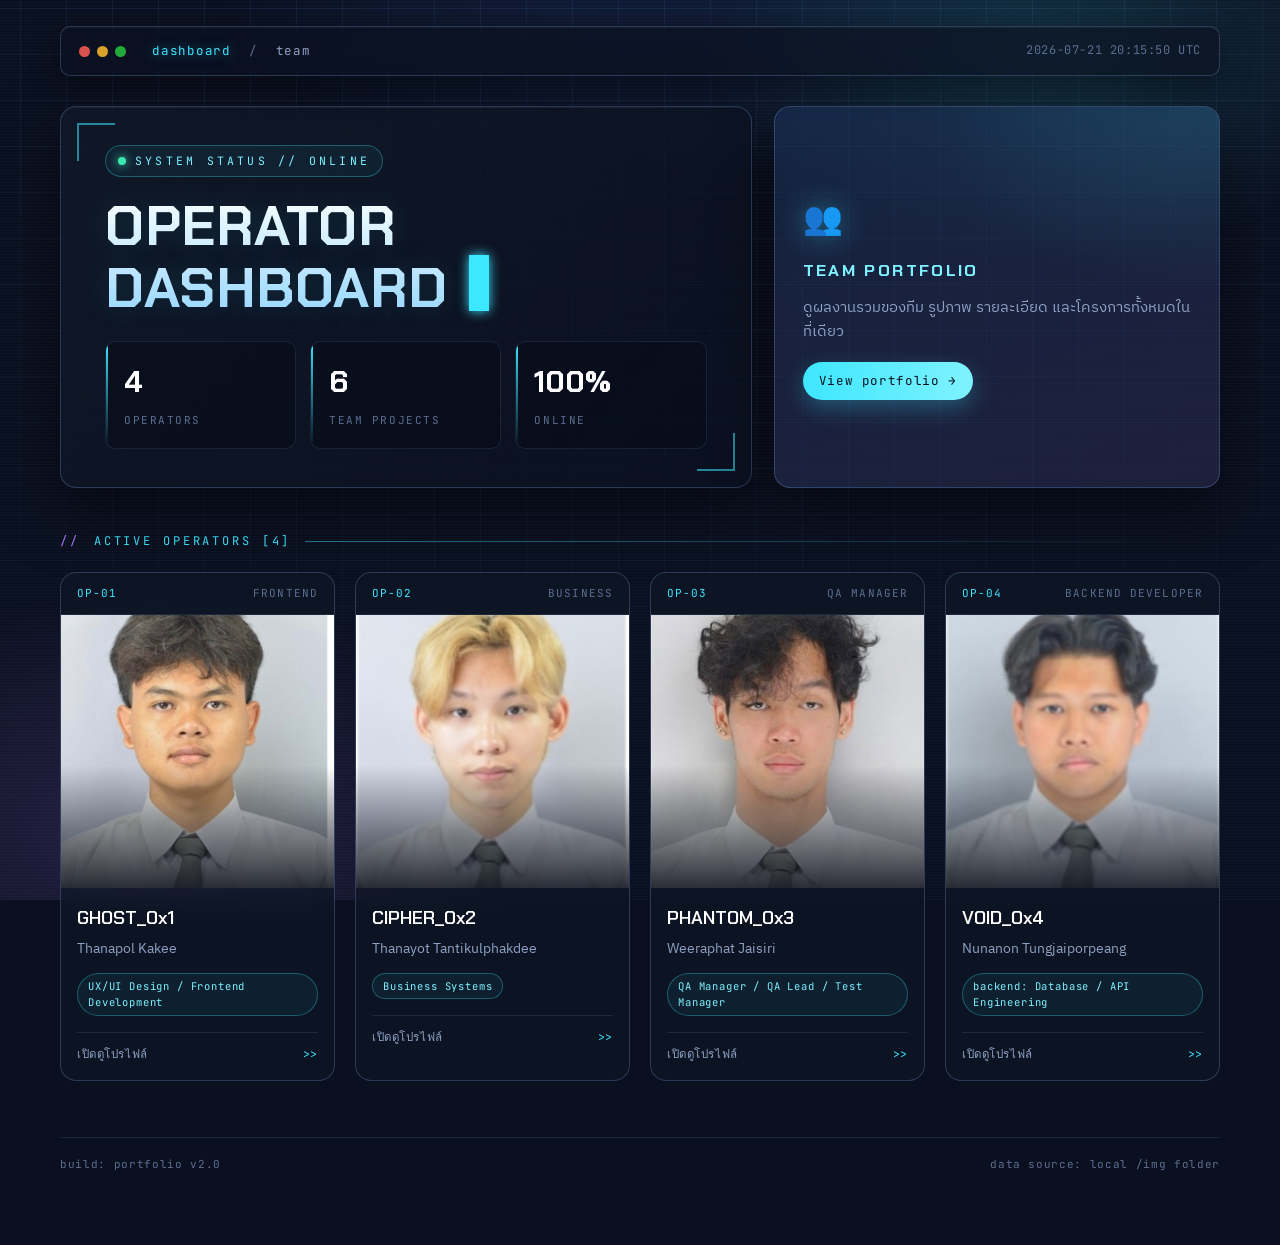
==== commit b515dbd3: "Refresh static export: update CIPHER_0x2 avatar to latest image Regenerated docs/ from the current c" ====
--- a/docs/index.html
+++ b/docs/index.html
@@ -20,7 +20,7 @@
             <span class="sep">/</span>
             <a href="team.html">team</a>
         </nav>
-        <div class="clock">2026-07-21 19:56:36 UTC</div>
+        <div class="clock">2026-07-21 20:15:50 UTC</div>
     </div>
 
     <!-- hero row: dashboard hero (left)  +  team portfolio menu (right) -->
@@ -96,7 +96,7 @@
                 <span>business</span>
             </div>
             <div class="avatar-wrap">
-                <img src="img/Screenshot 2026-07-22 001010.png"
+                <img src="img/Screenshot 2026-07-22 005954.png"
                      alt="CIPHER_0x2"
                      loading="lazy"
                      onerror="this.onerror=null; this.style.display='none'; this.insertAdjacentHTML('afterend','<div class=&quot;avatar-fallback&quot;><svg viewBox=&quot;0 0 24 24&quot; fill=&quot;none&quot; stroke=&quot;currentColor&quot; stroke-width=&quot;1.6&quot; stroke-linecap=&quot;round&quot; stroke-linejoin=&quot;round&quot;><path d=&quot;M3 3l18 18&quot;/><path d=&quot;M10.5 5h3l1 2H19a2 2 0 0 1 2 2v8.5&quot;/><path d=&quot;M5 7a2 2 0 0 0-2 2v8a2 2 0 0 0 2 2h11&quot;/><circle cx=&quot;12&quot; cy=&quot;13&quot; r=&quot;3.2&quot;/></svg><span>NO_IMAGE_DATA</span></div>');">
